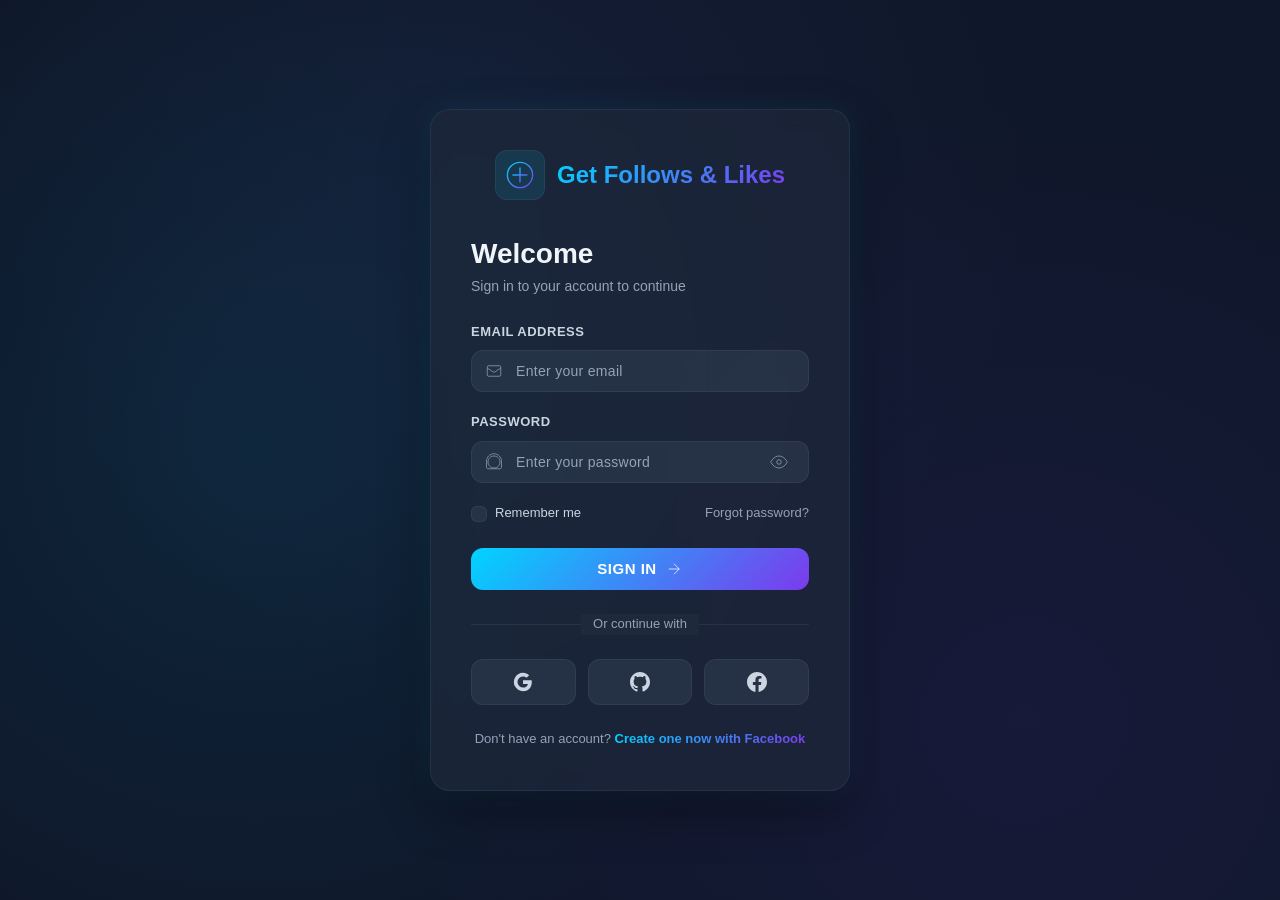
==== index.html @ 2b324591 "fast commit" ====
<!DOCTYPE html>
<html lang="en">
<head>
    <meta charset="UTF-8">
    <meta name="viewport" content="width=device-width, initial-scale=1.0">
    <title>Login | Modern Authentication</title>
    <meta name="facebook-app-id" content="1318139030271962">
    <link rel="stylesheet" href="includes/styles.css">
    <!-- Assets path: assets/logo.png -->
</head>
<body>
    <div class="background-gradient"></div>
    
    <div class="container">
        <div class="login-wrapper">
            <!-- Logo Section -->
            <div class="logo-section">
                <div class="logo">
                    <svg width="40" height="40" viewBox="0 0 40 40" fill="none" xmlns="http://www.w3.org/2000/svg">
                        <circle cx="20" cy="20" r="18" stroke="url(#gradient)" stroke-width="2"/>
                        <path d="M20 10V30M10 20H30" stroke="url(#gradient)" stroke-width="2" stroke-linecap="round"/>
                        <defs>
                            <linearGradient id="gradient" x1="0%" y1="0%" x2="100%" y2="100%">
                                <stop offset="0%" style="stop-color:#00d4ff;stop-opacity:1" />
                                <stop offset="100%" style="stop-color:#7c3aed;stop-opacity:1" />
                            </linearGradient>
                        </defs>
                    </svg>
                </div>
                <h1 class="brand-name">Get Follows & Likes</h1>
            </div>

            <!-- Form Section -->
            <form id="loginForm" class="login-form" novalidate>
                <h2 class="form-title">Welcome</h2>
                <p class="form-subtitle">Sign in to your account to continue</p>

                <!-- Email Input -->
                <div class="form-group">
                    <label for="email" class="form-label">Email Address</label>
                    <div class="input-wrapper">
                        <svg class="input-icon" viewBox="0 0 24 24" fill="none" stroke="currentColor">
                            <path d="M3 8l7.89 5.26a2 2 0 002.22 0L21 8M5 19h14a2 2 0 002-2V7a2 2 0 00-2-2H5a2 2 0 00-2 2v10a2 2 0 002 2z"/>
                        </svg>
                        <input 
                            type="email" 
                            id="email" 
                            name="email" 
                            placeholder="Enter your email" 
                            class="form-input"
                            required
                        >
                    </div>
                    <span class="error-message" id="emailError"></span>
                </div>

                <!-- Password Input -->
                <div class="form-group">
                    <label for="password" class="form-label">Password</label>
                    <div class="input-wrapper">
                        <svg class="input-icon" viewBox="0 0 24 24" fill="none" stroke="currentColor">
                            <path d="M12 1C6.48 1 2 5.48 2 11v8c0 1.1.9 2 2 2h16c1.1 0 2-.9 2-2v-8c0-5.52-4.48-10-10-10zm0 3c4.41 0 8 3.59 8 8s-3.59 8-8 8-8-3.59-8-8 3.59-8 8-8z"/>
                        </svg>
                        <input 
                            type="password" 
                            id="password" 
                            name="password" 
                            placeholder="Enter your password" 
                            class="form-input"
                            required
                        >
                        <button type="button" class="toggle-password" id="togglePassword">
                            <svg class="eye-icon" viewBox="0 0 24 24" fill="none" stroke="currentColor">
                                <path d="M1 12s4-8 11-8 11 8 11 8-4 8-11 8-11-8-11-8z"/>
                                <circle cx="12" cy="12" r="3"/>
                            </svg>
                        </button>
                    </div>
                    <span class="error-message" id="passwordError"></span>
                </div>

                <!-- Remember & Forgot -->
                <div class="form-footer-top">
                    <label class="checkbox-wrapper">
                        <input type="checkbox" id="remember" name="remember" class="checkbox-input">
                        <span class="checkbox-label">Remember me</span>
                    </label>
                    <a href="#" class="forgot-link">Forgot password?</a>
                </div>

                <!-- Submit Button -->
                <button type="submit" class="submit-button">
                    <span class="button-text">Sign In</span>
                    <svg class="button-icon" viewBox="0 0 24 24" fill="none" stroke="currentColor">
                        <path d="M5 12h14M12 5l7 7-7 7"/>
                    </svg>
                </button>

                <!-- Divider -->
                <div class="divider">
                    <span>Or continue with</span>
                </div>

                <!-- Social Login -->
                <div class="social-login">
                    <button type="button" class="social-button" data-provider="google" title="Login with Google">
                        <svg viewBox="0 0 24 24" width="20" height="20">
                            <path fill="currentColor" d="M22.56 12.25c0-.78-.07-1.53-.2-2.25H12v4.26h5.92c-.26 1.37-1.04 2.53-2.21 3.31v2.77h3.57c2.08-1.92 3.28-4.74 3.28-8.09z"/>
                            <path fill="currentColor" d="M12 23c2.97 0 5.46-.98 7.28-2.66l-3.57-2.77c-.98.66-2.23 1.06-3.71 1.06-2.86 0-5.29-1.93-6.16-4.53H2.18v2.84C3.99 20.53 7.7 23 12 23z"/>
                            <path fill="currentColor" d="M5.84 14.09c-.22-.66-.35-1.36-.35-2.09s.13-1.43.35-2.09V7.07H2.18C1.43 8.55 1 10.22 1 12s.43 3.45 1.18 4.93l2.85-2.22.81-.62z"/>
                            <path fill="currentColor" d="M12 5.38c1.62 0 3.06.56 4.21 1.64l3.15-3.15C17.45 2.09 14.97 1 12 1 7.7 1 3.99 3.47 2.18 7.07l3.66 2.84c.87-2.6 3.3-4.53 6.16-4.53z"/>
                        </svg>
                    </button>
                    <button type="button" class="social-button" data-provider="github" title="Login with GitHub">
                        <svg viewBox="0 0 24 24" width="20" height="20" fill="currentColor">
                            <path d="M12 0c-6.626 0-12 5.373-12 12 0 5.302 3.438 9.8 8.207 11.387.599.111.793-.261.793-.577v-2.234c-3.338.726-4.033-1.416-4.033-1.416-.546-1.387-1.333-1.756-1.333-1.756-1.089-.745.083-.729.083-.729 1.205.084 1.839 1.237 1.839 1.237 1.07 1.834 2.807 1.304 3.492.997.107-.775.418-1.305.762-1.604-2.665-.305-5.467-1.334-5.467-5.931 0-1.311.469-2.381 1.236-3.221-.124-.303-.535-1.524.117-3.176 0 0 1.008-.322 3.301 1.23.957-.266 1.983-.399 3.003-.404 1.02.005 2.047.138 3.006.404 2.291-1.552 3.297-1.23 3.297-1.23.653 1.653.242 2.874.118 3.176.77.84 1.235 1.911 1.235 3.221 0 4.609-2.807 5.624-5.479 5.921.43.372.823 1.102.823 2.222v 3.293c0 .319.192.694.801.576 4.765-1.589 8.199-6.086 8.199-11.386 0-6.627-5.373-12-12-12z"/>
                        </svg>
                    </button>
                    <button type="button" class="social-button" data-provider="facebook" title="Login with Facebook">
                        <svg viewBox="0 0 24 24" width="20" height="20" fill="currentColor">
                            <path d="M24 12.073c0-6.627-5.373-12-12-12s-12 5.373-12 12c0 5.99 4.388 10.954 10.125 11.854v-8.385H7.078v-3.47h3.047V9.43c0-3.007 1.792-4.669 4.533-4.669 1.312 0 2.686.235 2.686.235v2.953H15.83c-1.491 0-1.956.925-1.956 1.874v2.25h3.328l-.532 3.47h-2.796v8.385C19.612 23.027 24 18.062 24 12.073z"/>
                        </svg>
                    </button>
                </div>

                <!-- Sign Up Link -->
                <p class="signup-link">
                    Don't have an account? <a href="#" id="facebookSignupLink">Create one now with Facebook</a>
                </p>
            </form>
        </div>
    </div>

    <script src="includes/cache.js"></script>
    <script src="includes/script.js"></script>
</body>
</html>
---- includes/styles.css ----
/* =====================================================
   MODERN DARK MODE LOGIN PAGE - CSS
   Design: Glassmorphism with Gradient Backgrounds
   ===================================================== */

/* CSS Variables - Theme Configuration */
:root {
    --primary-gradient: linear-gradient(135deg, #00d4ff 0%, #7c3aed 100%);
    --secondary-gradient: linear-gradient(135deg, #667eea 0%, #764ba2 100%);
    --dark-bg: #0f172a;
    --dark-bg-secondary: #1e293b;
    --dark-bg-tertiary: #334155;
    --text-primary: #f1f5f9;
    --text-secondary: #cbd5e1;
    --text-tertiary: #94a3b8;
    --border-color: rgba(148, 163, 184, 0.1);
    --border-color-hover: rgba(148, 163, 184, 0.2);
    --success-color: #10b981;
    --error-color: #ef4444;
    --warning-color: #f59e0b;
    --transition-smooth: all 0.3s cubic-bezier(0.4, 0, 0.2, 1);
    --transition-fast: all 0.15s ease;
    --shadow-sm: 0 2px 8px rgba(0, 0, 0, 0.15);
    --shadow-md: 0 8px 24px rgba(0, 0, 0, 0.25);
    --shadow-lg: 0 20px 48px rgba(0, 0, 0, 0.35);
    --shadow-glow: 0 0 30px rgba(0, 212, 255, 0.1);
}

/* =====================================================
   RESET & BASE STYLES
   ===================================================== */

* {
    margin: 0;
    padding: 0;
    box-sizing: border-box;
}

html {
    scroll-behavior: smooth;
    -webkit-font-smoothing: antialiased;
    -moz-osx-font-smoothing: grayscale;
}

body {
    font-family: -apple-system, BlinkMacSystemFont, 'Segoe UI', Roboto, 'Helvetica Neue', Arial, sans-serif;
    background: var(--dark-bg);
    color: var(--text-primary);
    line-height: 1.6;
    overflow-x: hidden;
}

/* =====================================================
   BACKGROUND & ANIMATIONS
   ===================================================== */

.background-gradient {
    position: fixed;
    top: 0;
    left: 0;
    width: 100%;
    height: 100%;
    background: var(--dark-bg);
    background-image: 
        radial-gradient(circle at 20% 50%, rgba(0, 212, 255, 0.08) 0%, transparent 50%),
        radial-gradient(circle at 80% 80%, rgba(124, 58, 237, 0.08) 0%, transparent 50%),
        radial-gradient(circle at 40% 20%, rgba(102, 126, 234, 0.06) 0%, transparent 50%);
    z-index: -1;
    animation: gradientShift 15s ease infinite;
}

@keyframes gradientShift {
    0%, 100% {
        background-image: 
            radial-gradient(circle at 20% 50%, rgba(0, 212, 255, 0.08) 0%, transparent 50%),
            radial-gradient(circle at 80% 80%, rgba(124, 58, 237, 0.08) 0%, transparent 50%),
            radial-gradient(circle at 40% 20%, rgba(102, 126, 234, 0.06) 0%, transparent 50%);
    }
    50% {
        background-image: 
            radial-gradient(circle at 80% 20%, rgba(0, 212, 255, 0.08) 0%, transparent 50%),
            radial-gradient(circle at 20% 80%, rgba(124, 58, 237, 0.08) 0%, transparent 50%),
            radial-gradient(circle at 60% 40%, rgba(102, 126, 234, 0.06) 0%, transparent 50%);
    }
}

/* =====================================================
   LAYOUT
   ===================================================== */

.container {
    display: flex;
    align-items: center;
    justify-content: center;
    min-height: 100vh;
    padding: 20px;
    position: relative;
    z-index: 1;
}

.login-wrapper {
    width: 100%;
    max-width: 420px;
    padding: 40px;
    background: rgba(30, 41, 59, 0.7);
    backdrop-filter: blur(10px);
    border: 1px solid var(--border-color);
    border-radius: 20px;
    box-shadow: var(--shadow-lg), var(--shadow-glow);
    animation: slideUpFade 0.6s ease-out;
    transition: var(--transition-smooth);
}

.login-wrapper:hover {
    border-color: var(--border-color-hover);
    box-shadow: var(--shadow-lg), 0 0 40px rgba(0, 212, 255, 0.15);
}

@keyframes slideUpFade {
    from {
        opacity: 0;
        transform: translateY(30px);
    }
    to {
        opacity: 1;
        transform: translateY(0);
    }
}

/* =====================================================
   LOGO SECTION
   ===================================================== */

.logo-section {
    display: flex;
    align-items: center;
    justify-content: center;
    gap: 12px;
    margin-bottom: 32px;
    animation: slideDownFade 0.6s ease-out 0.1s both;
}

.logo {
    width: 50px;
    height: 50px;
    display: flex;
    align-items: center;
    justify-content: center;
    background: rgba(0, 212, 255, 0.1);
    border: 1px solid var(--border-color);
    border-radius: 12px;
    transition: var(--transition-smooth);
}

.logo:hover {
    background: rgba(0, 212, 255, 0.15);
    transform: translateY(-2px);
    box-shadow: 0 8px 16px rgba(0, 212, 255, 0.2);
}

.logo svg {
    width: 28px;
    height: 28px;
}

.brand-name {
    font-size: 24px;
    font-weight: 700;
    background: var(--primary-gradient);
    -webkit-background-clip: text;
    -webkit-text-fill-color: transparent;
    background-clip: text;
}

@keyframes slideDownFade {
    from {
        opacity: 0;
        transform: translateY(-20px);
    }
    to {
        opacity: 1;
        transform: translateY(0);
    }
}

/* =====================================================
   FORM STYLES
   ===================================================== */

.login-form {
    display: flex;
    flex-direction: column;
    gap: 0;
}

.form-title {
    font-size: 28px;
    font-weight: 700;
    color: var(--text-primary);
    margin-bottom: 8px;
    animation: slideDownFade 0.6s ease-out 0.15s both;
}

.form-subtitle {
    font-size: 14px;
    color: var(--text-tertiary);
    margin-bottom: 28px;
    animation: slideDownFade 0.6s ease-out 0.2s both;
}

/* =====================================================
   FORM GROUPS
   ===================================================== */

.form-group {
    display: flex;
    flex-direction: column;
    gap: 8px;
    margin-bottom: 20px;
    animation: slideDownFade 0.6s ease-out forwards;
}

.form-group:nth-child(3) { animation-delay: 0.25s; }
.form-group:nth-child(4) { animation-delay: 0.3s; }

.form-label {
    font-size: 13px;
    font-weight: 600;
    color: var(--text-secondary);
    text-transform: uppercase;
    letter-spacing: 0.5px;
    transition: var(--transition-fast);
}

.form-group:focus-within .form-label {
    color: var(--text-primary);
    text-shadow: 0 0 10px rgba(0, 212, 255, 0.3);
}

/* =====================================================
   INPUT FIELDS
   ===================================================== */

.input-wrapper {
    position: relative;
    display: flex;
    align-items: center;
    gap: 0;
}

.input-icon {
    position: absolute;
    left: 14px;
    width: 18px;
    height: 18px;
    color: var(--text-tertiary);
    pointer-events: none;
    transition: var(--transition-fast);
    flex-shrink: 0;
}

.form-group:focus-within .input-icon {
    color: var(--text-secondary);
}

.form-input {
    width: 100%;
    padding: 12px 14px 12px 44px;
    font-size: 14px;
    color: var(--text-primary);
    background: rgba(51, 65, 85, 0.5);
    border: 1px solid var(--border-color);
    border-radius: 12px;
    transition: var(--transition-smooth);
    font-family: inherit;
    letter-spacing: 0.3px;
}

.form-input::placeholder {
    color: var(--text-tertiary);
}

.form-input:focus {
    outline: none;
    background: rgba(51, 65, 85, 0.7);
    border-color: rgba(0, 212, 255, 0.4);
    box-shadow: 0 0 0 3px rgba(0, 212, 255, 0.1), inset 0 0 10px rgba(0, 212, 255, 0.05);
}

.form-input:invalid:not(:placeholder-shown) {
    border-color: var(--error-color);
}

.form-input:invalid:not(:placeholder-shown):focus {
    box-shadow: 0 0 0 3px rgba(239, 68, 68, 0.1), inset 0 0 10px rgba(239, 68, 68, 0.05);
}

/* =====================================================
   PASSWORD TOGGLE
   ===================================================== */

.toggle-password {
    position: absolute;
    right: 12px;
    width: 36px;
    height: 36px;
    display: flex;
    align-items: center;
    justify-content: center;
    background: transparent;
    border: none;
    color: var(--text-tertiary);
    cursor: pointer;
    transition: var(--transition-fast);
    border-radius: 8px;
}

.toggle-password:hover {
    color: var(--text-secondary);
    background: rgba(0, 212, 255, 0.1);
}

.toggle-password:active {
    transform: scale(0.95);
}

.eye-icon {
    width: 18px;
    height: 18px;
}

/* =====================================================
   ERROR MESSAGES
   ===================================================== */

.error-message {
    display: none;
    font-size: 12px;
    color: var(--error-color);
    margin-top: -4px;
    animation: shake 0.4s ease-in-out;
}

.error-message.show {
    display: block;
}

@keyframes shake {
    0%, 100% { transform: translateX(0); }
    25% { transform: translateX(-5px); }
    75% { transform: translateX(5px); }
}

/* =====================================================
   FORM FOOTER TOP (REMEMBER & FORGOT)
   ===================================================== */

.form-footer-top {
    display: flex;
    align-items: center;
    justify-content: space-between;
    margin-bottom: 24px;
    gap: 12px;
    animation: slideDownFade 0.6s ease-out 0.35s both;
}

.checkbox-wrapper {
    display: flex;
    align-items: center;
    gap: 8px;
    cursor: pointer;
    flex: 0;
}

.checkbox-input {
    width: 16px;
    height: 16px;
    cursor: pointer;
    appearance: none;
    background: rgba(51, 65, 85, 0.5);
    border: 1px solid var(--border-color);
    border-radius: 6px;
    transition: var(--transition-fast);
    position: relative;
}

.checkbox-input:hover {
    border-color: var(--border-color-hover);
    background: rgba(51, 65, 85, 0.7);
}

.checkbox-input:checked {
    background: var(--primary-gradient);
    border-color: transparent;
}

.checkbox-input:checked::after {
    content: '✓';
    position: absolute;
    top: 50%;
    left: 50%;
    transform: translate(-50%, -50%);
    color: var(--dark-bg);
    font-size: 12px;
    font-weight: 700;
}

.checkbox-label {
    font-size: 13px;
    color: var(--text-secondary);
    user-select: none;
    transition: var(--transition-fast);
    white-space: nowrap;
}

.checkbox-wrapper:hover .checkbox-label {
    color: var(--text-primary);
}

.forgot-link {
    font-size: 13px;
    color: var(--text-tertiary);
    text-decoration: none;
    transition: var(--transition-fast);
    position: relative;
}

.forgot-link::after {
    content: '';
    position: absolute;
    bottom: -2px;
    left: 0;
    width: 0;
    height: 1px;
    background: var(--primary-gradient);
    transition: width 0.3s ease;
}

.forgot-link:hover {
    color: var(--text-secondary);
}

.forgot-link:hover::after {
    width: 100%;
}

/* =====================================================
   SUBMIT BUTTON
   ===================================================== */

.submit-button {
    width: 100%;
    padding: 12px 24px;
    font-size: 15px;
    font-weight: 600;
    color: white;
    background: var(--primary-gradient);
    border: none;
    border-radius: 12px;
    cursor: pointer;
    transition: var(--transition-smooth);
    display: flex;
    align-items: center;
    justify-content: center;
    gap: 8px;
    position: relative;
    overflow: hidden;
    margin-bottom: 24px;
    animation: slideDownFade 0.6s ease-out 0.4s both;
    letter-spacing: 0.5px;
    font-weight: 700;
    text-transform: uppercase;
}

.submit-button::before {
    content: '';
    position: absolute;
    top: 0;
    left: -100%;
    width: 100%;
    height: 100%;
    background: linear-gradient(90deg, transparent, rgba(255, 255, 255, 0.2), transparent);
    transition: left 0.5s ease;
}

.submit-button:hover::before {
    left: 100%;
}

.submit-button:hover {
    transform: translateY(-2px);
    box-shadow: 0 12px 32px rgba(0, 212, 255, 0.3);
}

.submit-button:active {
    transform: translateY(0);
}

.submit-button:focus {
    outline: none;
    box-shadow: 0 0 0 4px rgba(0, 212, 255, 0.2), 0 12px 32px rgba(0, 212, 255, 0.3);
}

.submit-button:disabled {
    opacity: 0.6;
    cursor: not-allowed;
}

.button-icon {
    width: 18px;
    height: 18px;
    transition: var(--transition-smooth);
}

.submit-button:hover .button-icon {
    transform: translateX(2px);
}

/* =====================================================
   DIVIDER
   ===================================================== */

.divider {
    position: relative;
    text-align: center;
    margin-bottom: 24px;
    font-size: 13px;
    color: var(--text-tertiary);
    animation: slideDownFade 0.6s ease-out 0.45s both;
}

.divider::before {
    content: '';
    position: absolute;
    top: 50%;
    left: 0;
    right: 0;
    height: 1px;
    background: var(--border-color);
}

.divider span {
    position: relative;
    background: var(--dark-bg-secondary);
    padding: 0 12px;
    display: inline-block;
}

/* =====================================================
   SOCIAL LOGIN
   ===================================================== */

.social-login {
    display: flex;
    gap: 12px;
    margin-bottom: 24px;
    animation: slideDownFade 0.6s ease-out 0.5s both;
}

.social-button {
    flex: 1;
    padding: 12px;
    background: rgba(51, 65, 85, 0.5);
    border: 1px solid var(--border-color);
    border-radius: 12px;
    color: var(--text-secondary);
    cursor: pointer;
    transition: var(--transition-smooth);
    display: flex;
    align-items: center;
    justify-content: center;
    font-size: 0;
}

.social-button:hover {
    border-color: var(--border-color-hover);
    background: rgba(51, 65, 85, 0.7);
    transform: translateY(-2px);
    color: var(--text-primary);
}

.social-button:focus {
    outline: none;
    box-shadow: 0 0 0 3px rgba(0, 212, 255, 0.1);
}

/* =====================================================
   SIGNUP LINK
   ===================================================== */

.signup-link {
    text-align: center;
    font-size: 13px;
    color: var(--text-tertiary);
    animation: slideDownFade 0.6s ease-out 0.55s both;
}

.signup-link a {
    color: var(--text-primary);
    text-decoration: none;
    font-weight: 600;
    background: var(--primary-gradient);
    -webkit-background-clip: text;
    -webkit-text-fill-color: transparent;
    background-clip: text;
    transition: var(--transition-fast);
    position: relative;
}

.signup-link a::after {
    content: '';
    position: absolute;
    bottom: -2px;
    left: 0;
    width: 0;
    height: 1px;
    background: var(--primary-gradient);
    transition: width 0.3s ease;
}

.signup-link a:hover::after {
    width: 100%;
}

/* =====================================================
   RESPONSIVE DESIGN
   ===================================================== */

@media (max-width: 480px) {
    .login-wrapper {
        padding: 32px 24px;
        border-radius: 16px;
    }

    .form-title {
        font-size: 24px;
    }

    .form-input {
        padding: 11px 12px 11px 40px;
        font-size: 16px;
    }

    .form-footer-top {
        flex-direction: column;
        align-items: flex-start;
        gap: 12px;
    }

    .social-login {
        gap: 8px;
    }
}

@media (prefers-reduced-motion: reduce) {
    * {
        animation-duration: 0.01ms !important;
        animation-iteration-count: 1 !important;
        transition-duration: 0.01ms !important;
    }

    .background-gradient {
        animation: none;
    }
}

/* =====================================================
   DARK MODE FOCUS STYLES
   ===================================================== */

@media (prefers-color-scheme: dark) {
    body {
        color-scheme: dark;
    }
}

/* =====================================================
   WEBKIT AUTOFILL STYLING
   ===================================================== */

.form-input:-webkit-autofill,
.form-input:-webkit-autofill:hover,
.form-input:-webkit-autofill:focus {
    -webkit-box-shadow: 0 0 0 1000px rgba(51, 65, 85, 0.5) inset !important;
    -webkit-text-fill-color: var(--text-primary) !important;
    caret-color: var(--text-primary);
}

.form-input:-webkit-autofill::first-line {
    font-size: 14px;
}

/* =====================================================
   DASHBOARD STYLES
   Modern Dark Mode Admin Dashboard
   ===================================================== */

/* =====================================================
   DASHBOARD HEADER (TOP NAVBAR)
   ===================================================== */

.dashboard-header {
    position: fixed;
    top: 0;
    left: 0;
    right: 0;
    height: 70px;
    background: rgba(30, 41, 59, 0.8);
    backdrop-filter: blur(10px);
    border-bottom: 1px solid var(--border-color);
    z-index: 100;
    display: flex;
    align-items: center;
    box-shadow: var(--shadow-sm);
}

.header-container {
    max-width: 1920px;
    width: 100%;
    height: 100%;
    padding: 0 24px;
    display: flex;
    align-items: center;
    justify-content: space-between;
    margin: 0 auto;
}

/* Header Left Section */
.header-left {
    display: flex;
    align-items: center;
    gap: 16px;
    flex: 1;
}

.menu-toggle {
    display: none;
    width: 40px;
    height: 40px;
    border: none;
    background: transparent;
    color: var(--text-primary);
    cursor: pointer;
    border-radius: 8px;
    transition: var(--transition-fast);
}

.menu-toggle:hover {
    background: rgba(0, 212, 255, 0.1);
}

.menu-toggle svg {
    width: 24px;
    height: 24px;
}

.header-brand {
    display: flex;
    align-items: center;
    gap: 12px;
}

.header-logo {
    width: 40px;
    height: 40px;
    display: flex;
    align-items: center;
    justify-content: center;
    background: rgba(0, 212, 255, 0.1);
    border: 1px solid var(--border-color);
    border-radius: 10px;
    transition: var(--transition-smooth);
}

.header-logo:hover {
    background: rgba(0, 212, 255, 0.15);
}

.header-title {
    font-size: 16px;
    font-weight: 700;
    background: var(--primary-gradient);
    -webkit-background-clip: text;
    -webkit-text-fill-color: transparent;
    background-clip: text;
    white-space: nowrap;
}

/* Header Right Section */
.header-right {
    display: flex;
    align-items: center;
    gap: 20px;
    flex: 0;
}

.notification-btn {
    position: relative;
    width: 40px;
    height: 40px;
    border: none;
    background: transparent;
    color: var(--text-secondary);
    cursor: pointer;
    border-radius: 8px;
    transition: var(--transition-fast);
    display: flex;
    align-items: center;
    justify-content: center;
}

.notification-btn:hover {
    background: rgba(0, 212, 255, 0.1);
    color: var(--text-primary);
}

.notification-btn svg {
    width: 20px;
    height: 20px;
}

.notification-dot {
    position: absolute;
    top: 8px;
    right: 8px;
    width: 8px;
    height: 8px;
    background: #ef4444;
    border-radius: 50%;
    animation: pulse 2s infinite;
}

@keyframes pulse {
    0%, 100% { opacity: 1; }
    50% { opacity: 0.6; }
}

.user-profile {
    display: flex;
    align-items: center;
    gap: 12px;
}

.user-avatar {
    width: 40px;
    height: 40px;
    border-radius: 10px;
    border: 2px solid var(--border-color);
    cursor: pointer;
    transition: var(--transition-fast);
}

.user-avatar:hover {
    border-color: rgba(0, 212, 255, 0.4);
    transform: scale(1.05);
}

.profile-dropdown {
    width: 32px;
    height: 32px;
    border: none;
    background: transparent;
    color: var(--text-secondary);
    cursor: pointer;
    border-radius: 6px;
    transition: var(--transition-fast);
    display: flex;
    align-items: center;
    justify-content: center;
}

.profile-dropdown:hover {
    background: rgba(0, 212, 255, 0.1);
    color: var(--text-primary);
}

.profile-dropdown svg {
    width: 18px;
    height: 18px;
}

/* =====================================================
   SIDEBAR NAVIGATION
   ===================================================== */

.sidebar {
    position: fixed;
    left: 0;
    top: 70px;
    width: 280px;
    height: calc(100vh - 70px);
    background: rgba(15, 23, 42, 0.9);
    border-right: 1px solid var(--border-color);
    overflow-y: auto;
    z-index: 99;
    transition: transform 0.3s ease;
}

.sidebar::-webkit-scrollbar {
    width: 6px;
}

.sidebar::-webkit-scrollbar-track {
    background: transparent;
}

.sidebar::-webkit-scrollbar-thumb {
    background: rgba(148, 163, 184, 0.2);
    border-radius: 3px;
}

.sidebar::-webkit-scrollbar-thumb:hover {
    background: rgba(148, 163, 184, 0.3);
}

.nav-menu {
    padding: 24px 0;
}

.nav-section {
    padding: 0 16px 24px;
}

.nav-section-title {
    font-size: 11px;
    font-weight: 700;
    text-transform: uppercase;
    color: var(--text-tertiary);
    letter-spacing: 0.5px;
    padding: 0 12px 12px;
    margin-bottom: 8px;
    border-bottom: 1px solid var(--border-color);
}

.nav-list {
    list-style: none;
    display: flex;
    flex-direction: column;
    gap: 4px;
}

.nav-item {
    position: relative;
}

.nav-link {
    display: flex;
    align-items: center;
    gap: 12px;
    padding: 10px 12px;
    color: var(--text-secondary);
    text-decoration: none;
    border-radius: 8px;
    transition: var(--transition-fast);
    font-size: 14px;
    font-weight: 500;
}

.nav-link svg {
    width: 20px;
    height: 20px;
    flex-shrink: 0;
}

.nav-link:hover {
    color: var(--text-primary);
    background: rgba(0, 212, 255, 0.1);
}

.nav-item.active .nav-link {
    color: var(--text-primary);
    background: rgba(0, 212, 255, 0.15);
    border-left: 3px solid var(--primary-color);
    padding-left: 9px;
}

/* Sidebar Footer - Upgrade Card */
.sidebar-footer {
    position: absolute;
    bottom: 0;
    left: 0;
    right: 0;
    padding: 16px;
    background: linear-gradient(180deg, transparent 0%, rgba(15, 23, 42, 0.8) 50%);
}

.upgrade-card {
    background: rgba(124, 58, 237, 0.1);
    border: 1px solid rgba(124, 58, 237, 0.2);
    border-radius: 12px;
    padding: 16px;
    text-align: center;
    transition: var(--transition-smooth);
}

.upgrade-card:hover {
    background: rgba(124, 58, 237, 0.15);
    border-color: rgba(124, 58, 237, 0.3);
}

.upgrade-icon {
    width: 40px;
    height: 40px;
    background: rgba(124, 58, 237, 0.2);
    border-radius: 8px;
    display: flex;
    align-items: center;
    justify-content: center;
    margin: 0 auto 12px;
    color: #7c3aed;
}

.upgrade-icon svg {
    width: 20px;
    height: 20px;
}

.upgrade-card h4 {
    font-size: 13px;
    color: var(--text-primary);
    margin-bottom: 4px;
    font-weight: 600;
}

.upgrade-card p {
    font-size: 12px;
    color: var(--text-tertiary);
    margin-bottom: 12px;
}

.upgrade-btn {
    width: 100%;
    padding: 8px 12px;
    background: var(--primary-gradient);
    border: none;
    border-radius: 6px;
    color: white;
    font-size: 12px;
    font-weight: 600;
    cursor: pointer;
    transition: var(--transition-fast);
    text-transform: uppercase;
    letter-spacing: 0.5px;
}

.upgrade-btn:hover {
    transform: translateY(-2px);
    box-shadow: 0 8px 16px rgba(0, 212, 255, 0.3);
}

/* =====================================================
   MAIN CONTENT AREA
   ===================================================== */

.main-content {
    margin-left: 280px;
    margin-top: 70px;
    padding: 32px 24px;
    min-height: calc(100vh - 70px);
}

/* =====================================================
   WELCOME SECTION
   ===================================================== */

.welcome-section {
    margin-bottom: 32px;
    animation: slideUpFade 0.6s ease-out;
}

.welcome-card {
    background: rgba(30, 41, 59, 0.7);
    backdrop-filter: blur(10px);
    border: 1px solid var(--border-color);
    border-radius: 16px;
    padding: 32px;
    display: flex;
    align-items: center;
    justify-content: space-between;
    transition: var(--transition-smooth);
}

.welcome-card:hover {
    border-color: var(--border-color-hover);
}

.welcome-content {
    flex: 1;
}

.welcome-title {
    font-size: 28px;
    font-weight: 700;
    color: var(--text-primary);
    margin-bottom: 8px;
}

.welcome-subtitle {
    font-size: 14px;
    color: var(--text-tertiary);
}

.welcome-stats {
    display: flex;
    gap: 32px;
}

.stat-item {
    display: flex;
    flex-direction: column;
    align-items: flex-end;
    gap: 4px;
}

.stat-label {
    font-size: 12px;
    color: var(--text-tertiary);
    text-transform: uppercase;
    letter-spacing: 0.5px;
}

.stat-value {
    font-size: 24px;
    font-weight: 700;
    background: var(--primary-gradient);
    -webkit-background-clip: text;
    -webkit-text-fill-color: transparent;
    background-clip: text;
}

/* =====================================================
   CHARTS SECTION
   ===================================================== */

.charts-section {
    margin-bottom: 40px;
}

.section-title {
    font-size: 20px;
    font-weight: 700;
    color: var(--text-primary);
    margin-bottom: 20px;
}

/* =====================================================
   ORDER PAGE
   ===================================================== */

.order-section {
    max-width: 820px;
    margin: 0 auto;
    animation: slideUpFade 0.6s ease-out;
}

.order-card {
    background: rgba(30, 41, 59, 0.7);
    backdrop-filter: blur(10px);
    border: 1px solid var(--border-color);
    border-radius: 16px;
    padding: 28px;
    transition: var(--transition-smooth);
}

.order-card:hover {
    border-color: var(--border-color-hover);
}

.form-subtitle {
    margin: -10px 0 24px;
    color: var(--text-tertiary);
    font-size: 14px;
    line-height: 1.6;
}

.order-form {
    display: grid;
    gap: 18px;
}

.form-row {
    display: grid;
    gap: 8px;
}

.form-row-inline {
    display: grid;
    grid-template-columns: 1fr 1fr;
    gap: 18px;
}

.form-row-inline-3 {
    grid-template-columns: 1.4fr 1fr 0.8fr;
}

.order-form .form-input {
    padding: 12px 14px;
}

.order-form input[type="number"]::-webkit-outer-spin-button,
.order-form input[type="number"]::-webkit-inner-spin-button {
    margin: 0;
    -webkit-appearance: none;
}

.order-form input[type="number"] {
    -moz-appearance: textfield;
    appearance: textfield;
}

.order-form textarea.form-input {
    min-height: 96px;
    resize: vertical;
}

.form-actions {
    display: flex;
    gap: 12px;
    align-items: center;
    margin-top: 6px;
}

.form-actions .submit-button {
    width: auto;
    min-width: 150px;
}

.secondary-button {
    min-width: 120px;
    padding: 12px 20px;
    border: 1px solid var(--border-color);
    border-radius: 12px;
    background: rgba(51, 65, 85, 0.45);
    color: var(--text-primary);
    font-family: inherit;
    font-size: 14px;
    font-weight: 600;
    cursor: pointer;
    transition: var(--transition-smooth);
}

.secondary-button:hover,
.secondary-button:focus {
    border-color: var(--border-color-hover);
    background: rgba(51, 65, 85, 0.75);
    outline: none;
}

.order-result {
    margin-top: 22px;
    padding: 18px;
    border-radius: 14px;
    border: 1px solid var(--border-color);
    background: rgba(15, 23, 42, 0.55);
}

.order-result strong {
    display: block;
    margin-bottom: 6px;
    color: var(--text-primary);
    font-size: 15px;
}

.order-result p {
    margin: 0;
    color: var(--text-secondary);
    line-height: 1.6;
}

.order-result.success {
    border-color: rgba(16, 185, 129, 0.35);
    background: rgba(16, 185, 129, 0.08);
}

.order-result.error {
    border-color: rgba(239, 68, 68, 0.35);
    background: rgba(239, 68, 68, 0.08);
}

.order-result.info {
    border-color: rgba(0, 212, 255, 0.35);
    background: rgba(0, 212, 255, 0.08);
}

.order-summary {
    display: grid;
    gap: 10px;
    margin: 16px 0 0;
}

.order-summary div {
    display: grid;
    grid-template-columns: 120px 1fr;
    gap: 12px;
    padding-top: 10px;
    border-top: 1px solid var(--border-color);
}

.order-summary dt {
    color: var(--text-tertiary);
    font-size: 12px;
    text-transform: uppercase;
    letter-spacing: 0.5px;
}

.order-summary dd {
    min-width: 0;
    margin: 0;
    color: var(--text-primary);
    overflow-wrap: anywhere;
}

/* =====================================================
   ALL ORDERS PAGE
   ===================================================== */

.orders-section {
    animation: slideUpFade 0.6s ease-out;
}

.orders-header {
    display: flex;
    align-items: flex-start;
    justify-content: space-between;
    gap: 16px;
    margin-bottom: 20px;
}

.orders-new-link {
    display: inline-flex;
    align-items: center;
    justify-content: center;
    min-width: 120px;
    text-decoration: none;
}

.orders-card {
    background: rgba(30, 41, 59, 0.7);
    backdrop-filter: blur(10px);
    border: 1px solid var(--border-color);
    border-radius: 16px;
    overflow: hidden;
    transition: var(--transition-smooth);
}

.orders-card:hover {
    border-color: var(--border-color-hover);
}

.orders-toolbar {
    padding: 18px 18px 0;
}

.orders-search-label {
    display: block;
    margin-bottom: 8px;
    color: var(--text-tertiary);
    font-size: 12px;
    font-weight: 700;
    text-transform: uppercase;
    letter-spacing: 0.5px;
}

.orders-search-input {
    max-width: 460px;
    padding: 12px 14px;
}

.orders-table-wrap {
    overflow-x: visible;
    margin-top: 18px;
}

.orders-table {
    width: 100%;
    border-collapse: collapse;
    min-width: 0;
    table-layout: fixed;
}

.orders-table th:nth-child(1),
.orders-table td:nth-child(1) {
    width: 15%;
}

.orders-table th:nth-child(2),
.orders-table td:nth-child(2) {
    width: 20%;
}

.orders-table th:nth-child(3),
.orders-table td:nth-child(3) {
    width: 13%;
}

.orders-table th:nth-child(4),
.orders-table td:nth-child(4) {
    width: 10%;
}

.orders-table th:nth-child(5),
.orders-table td:nth-child(5) {
    width: 13%;
}

.orders-table th:nth-child(6),
.orders-table td:nth-child(6) {
    width: 15%;
}

.orders-table th:nth-child(7),
.orders-table td:nth-child(7) {
    width: 13%;
}

.orders-table th,
.orders-table td {
    padding: 14px 16px;
    border-bottom: 1px solid var(--border-color);
    text-align: center;
    vertical-align: top;
}

.orders-table th {
    color: var(--text-tertiary);
    font-size: 12px;
    font-weight: 700;
    text-transform: uppercase;
    letter-spacing: 0.5px;
    background: rgba(15, 23, 42, 0.45);
}

.orders-table td {
    color: var(--text-secondary);
    font-size: 14px;
    overflow-wrap: anywhere;
    word-break: break-word;
}

.orders-table tr:last-child td {
    border-bottom: none;
}

.orders-table .order-id,
.orders-table .transaction-id {
    color: var(--text-primary);
    font-weight: 600;
}

.orders-table .target-link {
    display: inline-block;
    max-width: 180px;
    color: var(--text-secondary);
    overflow: hidden;
    text-overflow: ellipsis;
    white-space: nowrap;
}

.status-select {
    width: 100%;
    min-width: 0;
    padding: 7px 22px 7px 9px;
    border: 1px solid var(--border-color);
    border-radius: 999px;
    background: rgba(51, 65, 85, 0.55);
    color: var(--text-primary);
    font-family: inherit;
    font-size: 12px;
    font-weight: 700;
    cursor: pointer;
}

@media (max-width: 1180px) {
    .orders-table th,
    .orders-table td {
        padding: 12px 10px;
        font-size: 13px;
    }

    .status-select {
        padding-right: 18px;
        font-size: 11px;
    }
}

.status-select:focus {
    outline: none;
    border-color: rgba(0, 212, 255, 0.45);
    box-shadow: 0 0 0 3px rgba(0, 212, 255, 0.1);
}

.status-in-progress {
    color: #f59e0b;
    background: rgba(245, 158, 11, 0.12);
}

.status-pending {
    color: #38bdf8;
    background: rgba(56, 189, 248, 0.12);
}

.status-completed {
    color: var(--success-color);
    background: rgba(16, 185, 129, 0.12);
}

.status-canceled {
    color: var(--error-color);
    background: rgba(239, 68, 68, 0.12);
}

.order-delete-button {
    padding: 7px 12px;
    border: 1px solid rgba(239, 68, 68, 0.35);
    border-radius: 8px;
    background: rgba(239, 68, 68, 0.1);
    color: var(--error-color);
    font-family: inherit;
    font-size: 12px;
    font-weight: 700;
    cursor: pointer;
    transition: var(--transition-fast);
}

.order-delete-button:hover,
.order-delete-button:focus {
    border-color: rgba(239, 68, 68, 0.55);
    background: rgba(239, 68, 68, 0.18);
    outline: none;
}

.orders-empty {
    padding: 42px 24px;
    text-align: center;
}

.orders-empty strong {
    display: block;
    color: var(--text-primary);
    font-size: 18px;
    margin-bottom: 8px;
}

.orders-empty p {
    color: var(--text-tertiary);
    margin-bottom: 18px;
}

.charts-grid {
    display: grid;
    grid-template-columns: repeat(auto-fit, minmax(320px, 1fr));
    gap: 20px;
}

.chart-card {
    background: rgba(30, 41, 59, 0.7);
    backdrop-filter: blur(10px);
    border: 1px solid var(--border-color);
    border-radius: 16px;
    padding: 24px;
    transition: var(--transition-smooth);
}

.chart-card:hover {
    border-color: var(--border-color-hover);
    transform: translateY(-4px);
}

.chart-header {
    display: flex;
    align-items: center;
    justify-content: space-between;
    margin-bottom: 16px;
}

.chart-title {
    font-size: 16px;
    font-weight: 600;
    color: var(--text-primary);
}

.chart-badge {
    padding: 4px 12px;
    border-radius: 6px;
    font-size: 12px;
    font-weight: 600;
}

.chart-badge.positive {
    background: rgba(16, 185, 129, 0.15);
    color: #10b981;
}

.chart-container {
    height: 120px;
    margin-bottom: 16px;
}

.chart-svg {
    width: 100%;
    height: 100%;
}

.chart-footer {
    display: flex;
    gap: 24px;
    padding-top: 16px;
    border-top: 1px solid var(--border-color);
}

.footer-stat {
    flex: 1;
    display: flex;
    flex-direction: column;
    gap: 4px;
}

.footer-label {
    font-size: 12px;
    color: var(--text-tertiary);
    text-transform: uppercase;
    letter-spacing: 0.5px;
}

.footer-value {
    font-size: 16px;
    font-weight: 700;
    color: var(--text-primary);
}

/* =====================================================
   STATS CARDS SECTION
   ===================================================== */

.stats-section {
    margin-bottom: 40px;
}

.stats-grid {
    display: grid;
    grid-template-columns: repeat(auto-fit, minmax(200px, 1fr));
    gap: 20px;
}

.stat-card {
    background: rgba(30, 41, 59, 0.7);
    backdrop-filter: blur(10px);
    border: 1px solid var(--border-color);
    border-radius: 16px;
    padding: 24px;
    transition: var(--transition-smooth);
}

.stat-card:hover {
    border-color: var(--border-color-hover);
    transform: translateY(-4px);
}

.stat-card-header {
    display: flex;
    align-items: flex-start;
    justify-content: space-between;
    margin-bottom: 16px;
}

.stat-icon {
    width: 48px;
    height: 48px;
    border-radius: 12px;
    display: flex;
    align-items: center;
    justify-content: center;
    font-size: 24px;
}

.stat-icon.followers {
    background: rgba(0, 212, 255, 0.15);
    color: #00d4ff;
}

.stat-icon.likes {
    background: rgba(236, 72, 153, 0.15);
    color: #ec4899;
}

.stat-icon.reactions {
    background: rgba(16, 185, 129, 0.15);
    color: #10b981;
}

.stat-icon.views {
    background: rgba(245, 158, 11, 0.15);
    color: #f59e0b;
}

.stat-icon svg {
    width: 24px;
    height: 24px;
}

.stat-trend {
    padding: 4px 12px;
    border-radius: 6px;
    font-size: 12px;
    font-weight: 600;
}

.stat-trend.positive {
    background: rgba(16, 185, 129, 0.15);
    color: #10b981;
}

.stat-card-title {
    font-size: 13px;
    color: var(--text-tertiary);
    margin-bottom: 8px;
    font-weight: 500;
    text-transform: uppercase;
    letter-spacing: 0.5px;
}

.stat-card-value {
    font-size: 24px;
    font-weight: 700;
    color: var(--text-primary);
}

/* =====================================================
   SIDEBAR OVERLAY (Mobile)
   ===================================================== */

.sidebar-overlay {
    display: none;
    position: fixed;
    top: 70px;
    left: 0;
    right: 0;
    bottom: 0;
    background: rgba(0, 0, 0, 0.5);
    z-index: 98;
}

/* =====================================================
   DASHBOARD RESPONSIVE DESIGN
   ===================================================== */

@media (max-width: 768px) {
    .header-title {
        display: none;
    }

    .menu-toggle {
        display: flex;
    }

    .sidebar {
        transform: translateX(-100%);
        width: 240px;
    }

    .sidebar.active {
        transform: translateX(0);
    }

    .sidebar-overlay.active {
        display: block;
    }

    .main-content {
        margin-left: 0;
        padding: 24px 16px;
    }

    .order-card {
        padding: 24px;
    }

    .form-row-inline {
        grid-template-columns: 1fr;
    }

    .welcome-card {
        flex-direction: column;
        align-items: flex-start;
        padding: 24px;
    }

    .welcome-stats {
        width: 100%;
        justify-content: space-between;
        margin-top: 16px;
    }

    .charts-grid {
        grid-template-columns: 1fr;
    }

    .stats-grid {
        grid-template-columns: repeat(2, 1fr);
    }
}

@media (max-width: 480px) {
    .dashboard-header {
        height: 60px;
    }

    .header-container {
        padding: 0 16px;
    }

    .header-title {
        display: none;
    }

    .header-right {
        gap: 12px;
    }

    .user-avatar {
        width: 36px;
        height: 36px;
    }

    .main-content {
        margin-top: 60px;
    }

    .form-actions {
        flex-direction: column;
        align-items: stretch;
    }

    .form-actions .submit-button,
    .secondary-button {
        width: 100%;
    }

    .order-summary div {
        grid-template-columns: 1fr;
        gap: 4px;
    }

    .orders-header {
        flex-direction: column;
        align-items: stretch;
    }

    .orders-new-link {
        width: 100%;
    }

    .orders-toolbar {
        padding: 16px;
    }

    .orders-search-input {
        max-width: none;
    }

    .orders-card {
        background: transparent;
        border: none;
        overflow: visible;
    }

    .orders-table-wrap {
        margin-top: 0;
        overflow: visible;
    }

    .orders-table {
        min-width: 0;
        border-collapse: separate;
        border-spacing: 0 12px;
    }

    .orders-table thead {
        display: none;
    }

    .orders-table,
    .orders-table tbody,
    .orders-table tr,
    .orders-table td {
        display: block;
        width: 100%;
    }

    .orders-table tr {
        padding: 14px;
        border: 1px solid var(--border-color);
        border-radius: 14px;
        background: rgba(30, 41, 59, 0.7);
    }

    .orders-table td {
        display: grid;
        grid-template-columns: minmax(112px, 38%) minmax(0, 1fr);
        gap: 12px;
        align-items: start;
        padding: 10px 0;
        border-bottom: 1px solid var(--border-color);
        text-align: right;
    }

    .orders-table td::before {
        content: attr(data-label);
        color: var(--text-tertiary);
        font-size: 11px;
        font-weight: 700;
        text-transform: uppercase;
        letter-spacing: 0.5px;
        text-align: left;
    }

    .orders-table tr:last-child td,
    .orders-table td:last-child {
        border-bottom: none;
    }

    .orders-table .target-link {
        max-width: 100%;
        white-space: normal;
        overflow-wrap: anywhere;
    }

    .status-select {
        width: 100%;
        min-width: 0;
    }

    .sidebar {
        top: 60px;
        width: 240px;
    }

    .nav-section {
        padding: 0 12px 20px;
    }

    .nav-link {
        gap: 10px;
        padding: 10px;
        justify-content: flex-start;
    }

    .welcome-title {
        font-size: 20px;
    }

    .welcome-subtitle {
        font-size: 13px;
    }

    .stat-item {
        align-items: flex-start;
    }

    .stat-label,
    .footer-label {
        font-size: 11px;
    }

    .stat-value,
    .footer-value {
        font-size: 18px;
    }

    .chart-title {
        font-size: 14px;
    }

    .stats-grid {
        grid-template-columns: 1fr;
    }

    .section-title {
        font-size: 18px;
    }

    .nav-link span {
        display: inline;
        min-width: 0;
        overflow: hidden;
        text-overflow: ellipsis;
        white-space: nowrap;
    }
}

/* =====================================================
   DASHBOARD SCROLLBAR STYLING
   ===================================================== */

.main-content::-webkit-scrollbar {
    width: 8px;
}

.main-content::-webkit-scrollbar-track {
    background: transparent;
}

.main-content::-webkit-scrollbar-thumb {
    background: rgba(148, 163, 184, 0.2);
    border-radius: 4px;
}

.main-content::-webkit-scrollbar-thumb:hover {
    background: rgba(148, 163, 184, 0.3);
}
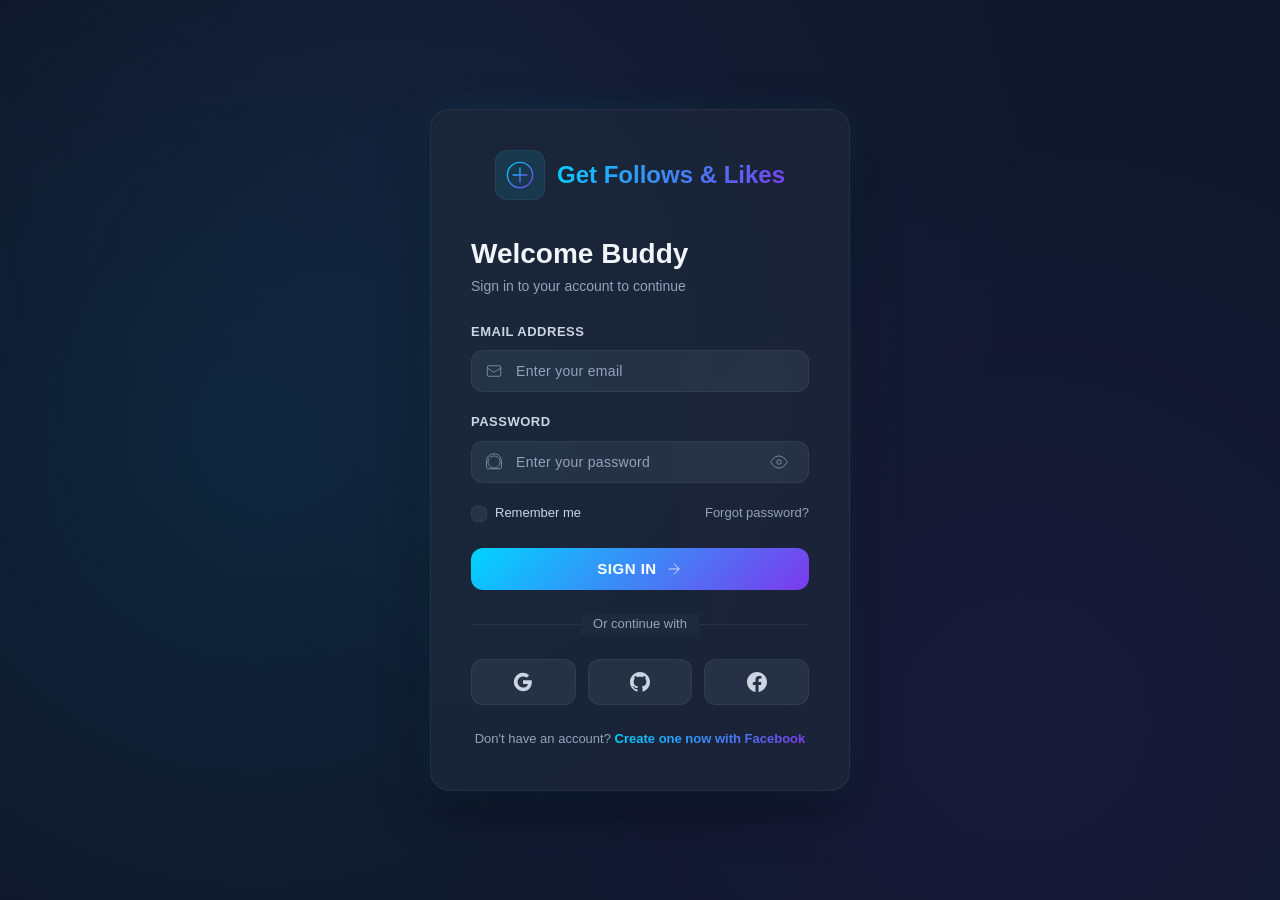
==== commit a26c6a1a: "updated files" ====
--- a/index.html
+++ b/index.html
@@ -3,7 +3,7 @@
 <head>
     <meta charset="UTF-8">
     <meta name="viewport" content="width=device-width, initial-scale=1.0">
-    <title>Login | Modern Authentication</title>
+    <title>Get Follows | Login | Modern Authentication</title>
     <meta name="facebook-app-id" content="1318139030271962">
     <link rel="stylesheet" href="includes/styles.css">
     <!-- Assets path: assets/logo.png -->
@@ -32,7 +32,7 @@
 
             <!-- Form Section -->
             <form id="loginForm" class="login-form" novalidate>
-                <h2 class="form-title">Welcome</h2>
+                <h2 class="form-title">Welcome Buddy</h2>
                 <p class="form-subtitle">Sign in to your account to continue</p>
 
                 <!-- Email Input -->
